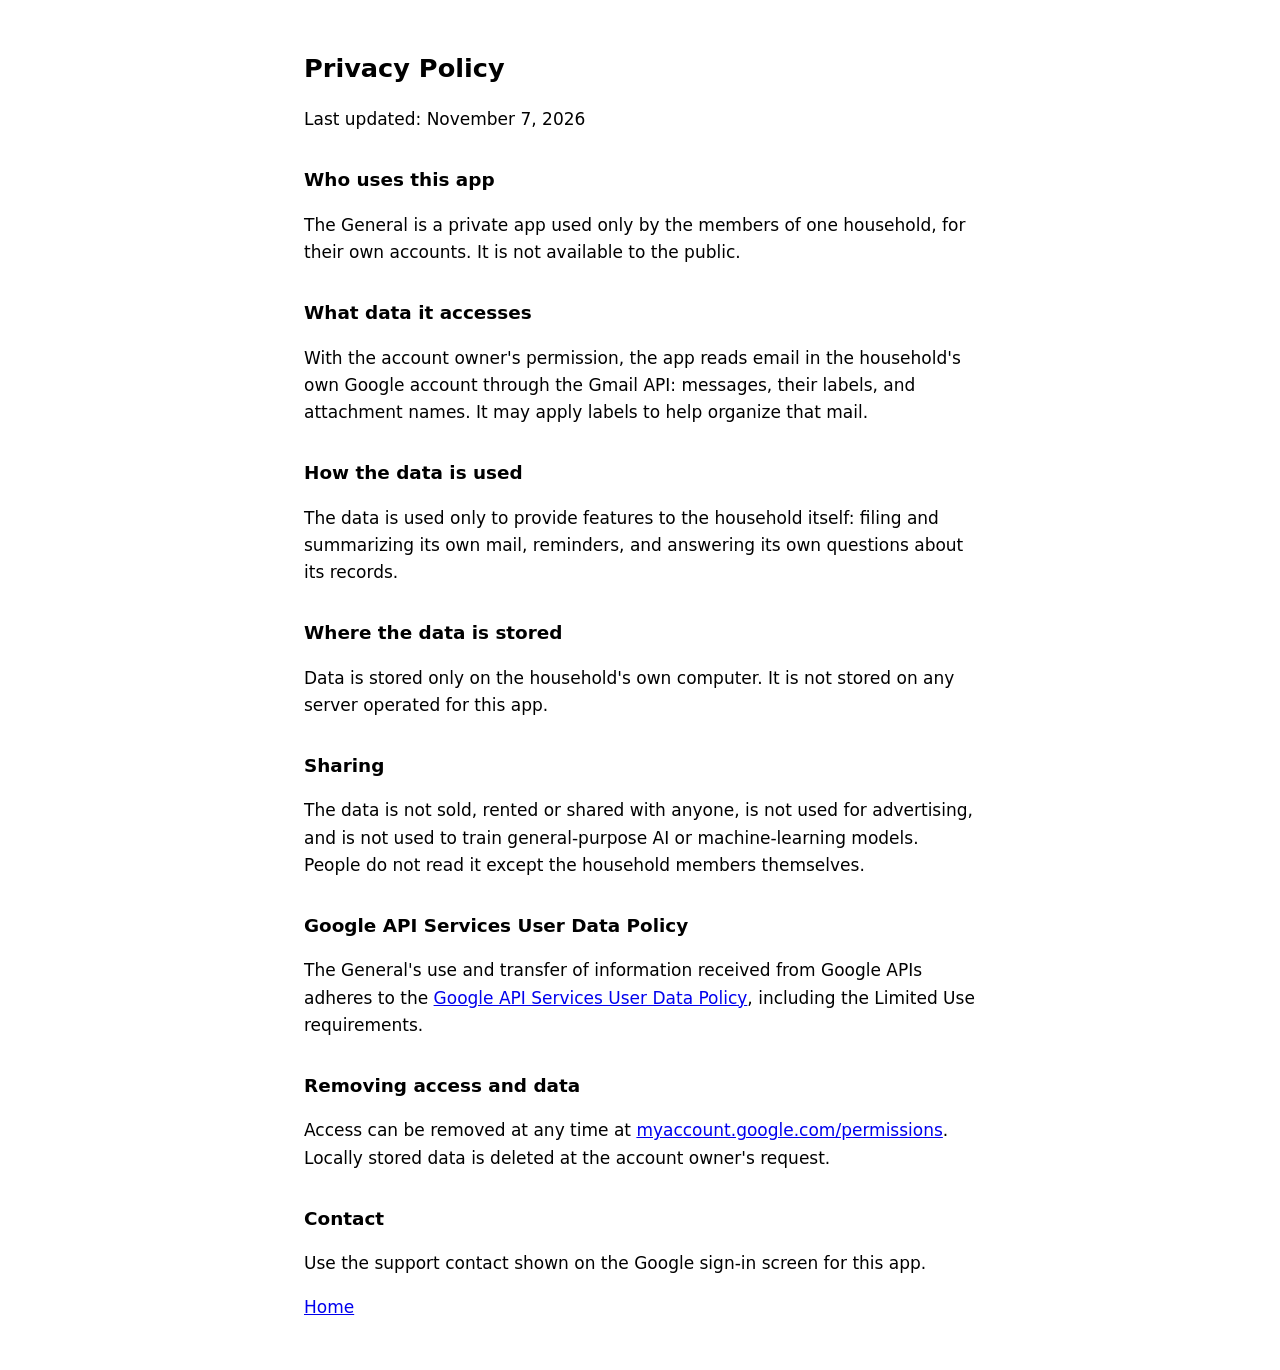
==== privacy/index.html @ 39a91a3d "Home page and privacy policy" ====
<!doctype html>
<html lang="en">
<head>
<meta charset="utf-8">
<meta name="viewport" content="width=device-width, initial-scale=1">
<meta name="robots" content="noindex">
<title>The General: Privacy Policy</title>
<link rel="stylesheet" href="../style.css">
</head>
<body>
<h1>Privacy Policy</h1>
<p>Last updated: November 7, 2026</p>

<h2>Who uses this app</h2>
<p>The General is a private app used only by the members of one household, for their own
accounts. It is not available to the public.</p>

<h2>What data it accesses</h2>
<p>With the account owner's permission, the app reads email in the household's own Google
account through the Gmail API: messages, their labels, and attachment names. It may apply
labels to help organize that mail.</p>

<h2>How the data is used</h2>
<p>The data is used only to provide features to the household itself: filing and summarizing
its own mail, reminders, and answering its own questions about its records.</p>

<h2>Where the data is stored</h2>
<p>Data is stored only on the household's own computer. It is not stored on any server
operated for this app.</p>

<h2>Sharing</h2>
<p>The data is not sold, rented or shared with anyone, is not used for advertising, and is not
used to train general-purpose AI or machine-learning models. People do not read it except the
household members themselves.</p>

<h2>Google API Services User Data Policy</h2>
<p>The General's use and transfer of information received from Google APIs adheres to the
<a href="https://developers.google.com/terms/api-services-user-data-policy">Google API Services
User Data Policy</a>, including the Limited Use requirements.</p>

<h2>Removing access and data</h2>
<p>Access can be removed at any time at
<a href="https://myaccount.google.com/permissions">myaccount.google.com/permissions</a>.
Locally stored data is deleted at the account owner's request.</p>

<h2>Contact</h2>
<p>Use the support contact shown on the Google sign-in screen for this app.</p>

<p><a href="../">Home</a></p>
</body>
</html>
---- style.css ----
:root { color-scheme: light dark; }
body { font: 17px/1.6 -apple-system, system-ui, sans-serif; max-width: 42rem; margin: 3rem auto; padding: 0 1rem; }
h1 { font-size: 1.6rem; } h2 { font-size: 1.15rem; margin-top: 2rem; }
footer { margin-top: 3rem; font-size: .9rem; opacity: .7; }
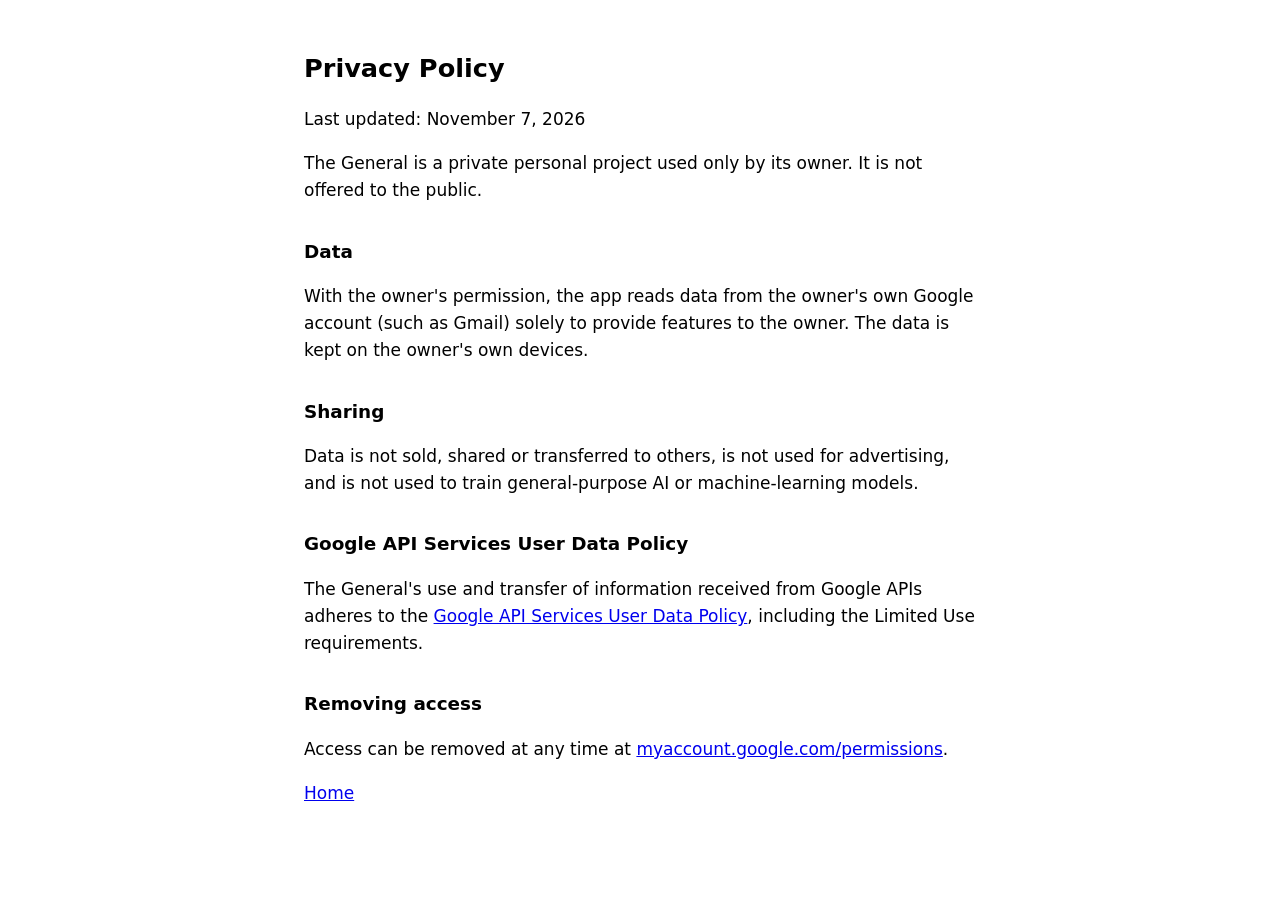
==== commit 3560fa95: "Simplify pages" ====
--- a/privacy/index.html
+++ b/privacy/index.html
@@ -11,40 +11,25 @@
 <h1>Privacy Policy</h1>
 <p>Last updated: November 7, 2026</p>
 
-<h2>Who uses this app</h2>
-<p>The General is a private app used only by the members of one household, for their own
-accounts. It is not available to the public.</p>
+<p>The General is a private personal project used only by its owner. It is not offered to the
+public.</p>
 
-<h2>What data it accesses</h2>
-<p>With the account owner's permission, the app reads email in the household's own Google
-account through the Gmail API: messages, their labels, and attachment names. It may apply
-labels to help organize that mail.</p>
-
-<h2>How the data is used</h2>
-<p>The data is used only to provide features to the household itself: filing and summarizing
-its own mail, reminders, and answering its own questions about its records.</p>
-
-<h2>Where the data is stored</h2>
-<p>Data is stored only on the household's own computer. It is not stored on any server
-operated for this app.</p>
+<h2>Data</h2>
+<p>With the owner's permission, the app reads data from the owner's own Google account (such as
+Gmail) solely to provide features to the owner. The data is kept on the owner's own devices.</p>
 
 <h2>Sharing</h2>
-<p>The data is not sold, rented or shared with anyone, is not used for advertising, and is not
-used to train general-purpose AI or machine-learning models. People do not read it except the
-household members themselves.</p>
+<p>Data is not sold, shared or transferred to others, is not used for advertising, and is not
+used to train general-purpose AI or machine-learning models.</p>
 
 <h2>Google API Services User Data Policy</h2>
 <p>The General's use and transfer of information received from Google APIs adheres to the
 <a href="https://developers.google.com/terms/api-services-user-data-policy">Google API Services
 User Data Policy</a>, including the Limited Use requirements.</p>
 
-<h2>Removing access and data</h2>
+<h2>Removing access</h2>
 <p>Access can be removed at any time at
-<a href="https://myaccount.google.com/permissions">myaccount.google.com/permissions</a>.
-Locally stored data is deleted at the account owner's request.</p>
-
-<h2>Contact</h2>
-<p>Use the support contact shown on the Google sign-in screen for this app.</p>
+<a href="https://myaccount.google.com/permissions">myaccount.google.com/permissions</a>.</p>
 
 <p><a href="../">Home</a></p>
 </body>
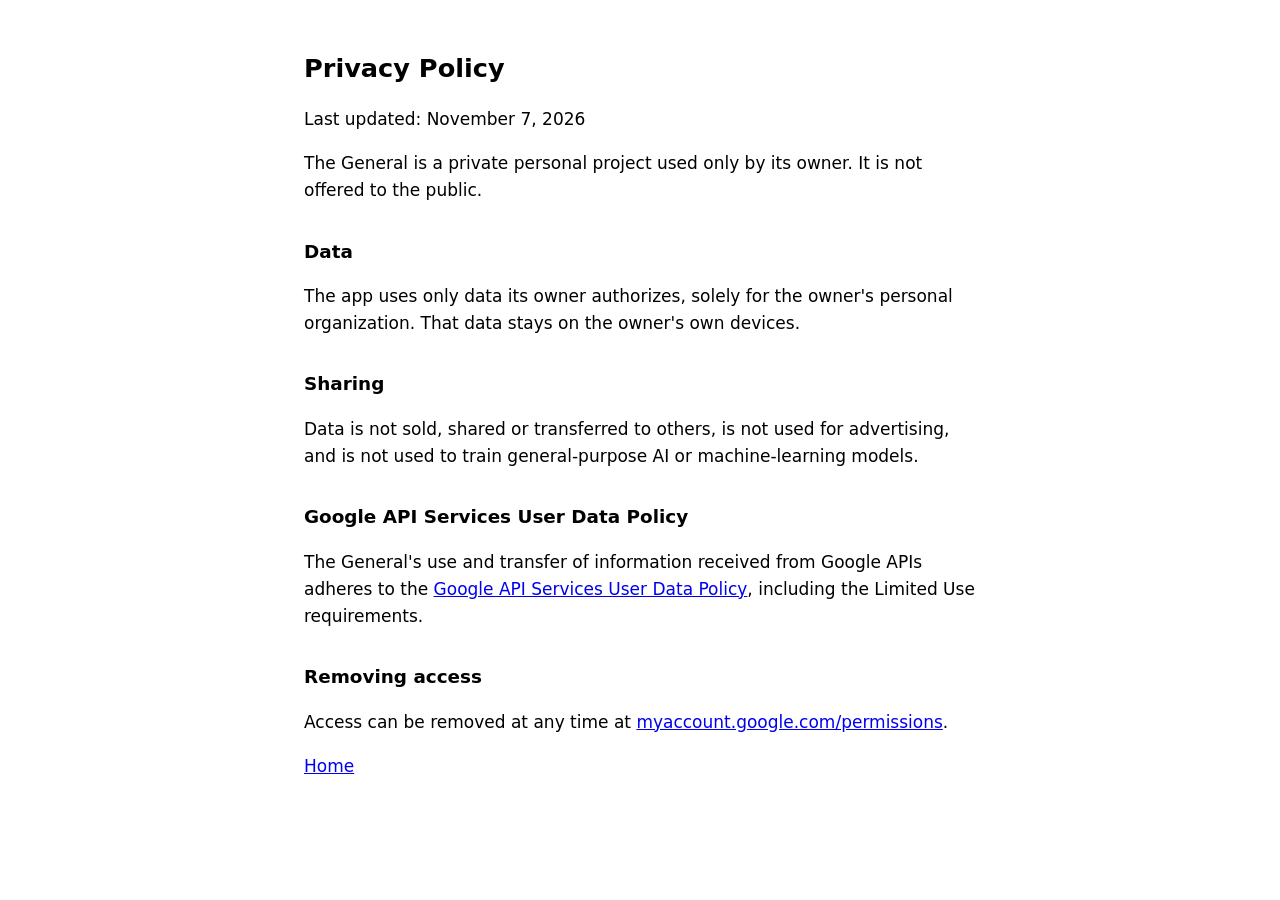
==== commit 8f066e40: "Generalize data section" ====
--- a/privacy/index.html
+++ b/privacy/index.html
@@ -15,8 +15,8 @@
 public.</p>
 
 <h2>Data</h2>
-<p>With the owner's permission, the app reads data from the owner's own Google account (such as
-Gmail) solely to provide features to the owner. The data is kept on the owner's own devices.</p>
+<p>The app uses only data its owner authorizes, solely for the owner's personal organization.
+That data stays on the owner's own devices.</p>
 
 <h2>Sharing</h2>
 <p>Data is not sold, shared or transferred to others, is not used for advertising, and is not
